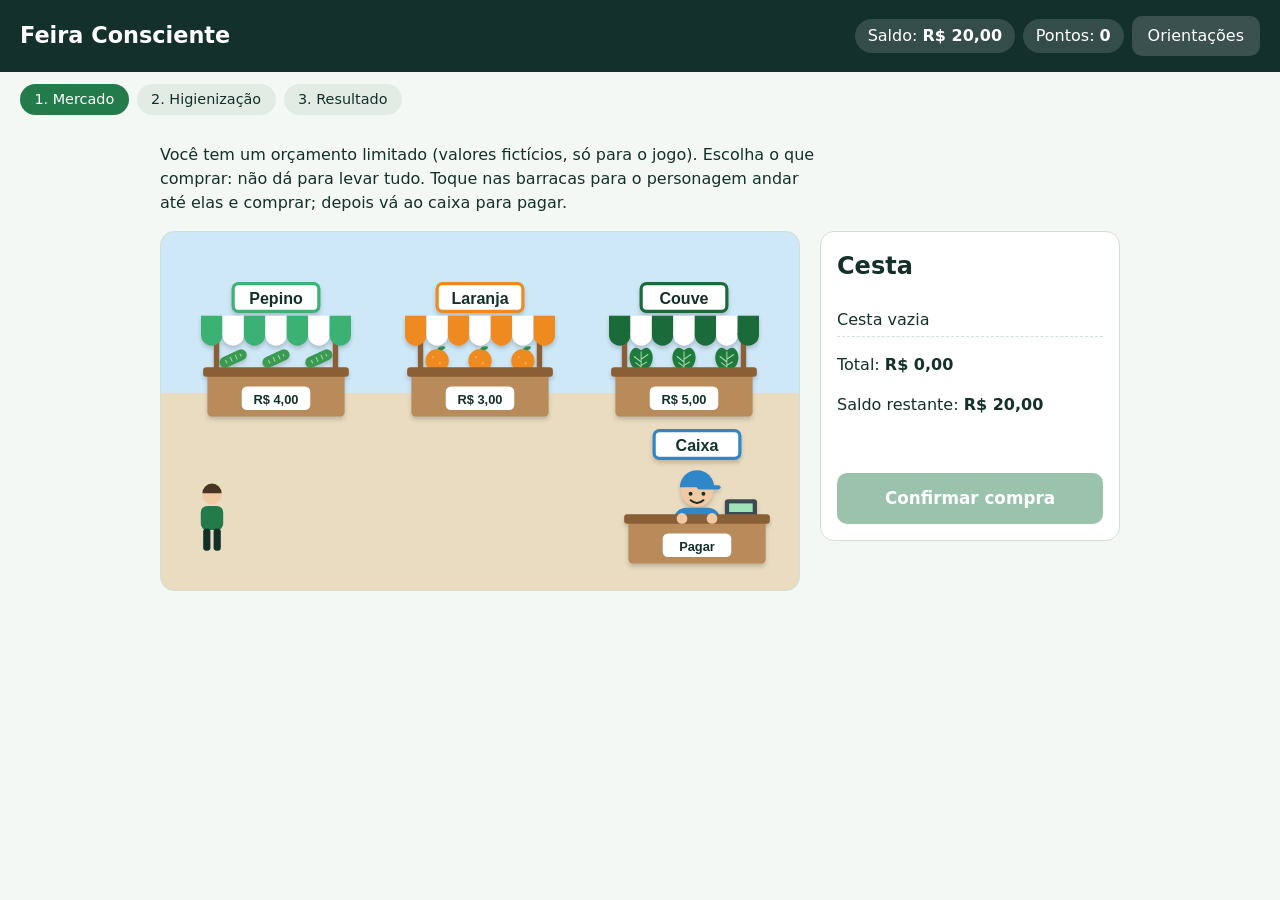
==== index.html @ 25677e8c "Add files via upload" ====
<!DOCTYPE html>
<html lang="pt-BR">
<head>
<meta charset="UTF-8">
<meta name="viewport" content="width=device-width, initial-scale=1">
<title>Feira Consciente — jogo sobre higienização de alimentos</title>
<link rel="stylesheet" href="style.css">
</head>
<body>
<header class="top">
  <h1>Feira Consciente</h1>
  <div class="stats">
    <span class="chip">Saldo: <b id="hdrSaldo">R$ 0,00</b></span>
    <span class="chip">Pontos: <b id="hdrPontos">0</b></span>
    <button class="ghost" id="btnRefs">Orientações</button>
  </div>
</header>

<nav class="steps" aria-label="Progresso">
  <span id="nav1" class="on">1. Mercado</span>
  <span id="nav2">2. Higienização</span>
  <span id="nav3">3. Resultado</span>
</nav>

<main>
  <!-- SESSÃO 1 -->
  <section id="s1">
    <p class="lead">Você tem um orçamento limitado (valores fictícios, só para o jogo). Escolha o que comprar: não dá para levar tudo. Toque nas barracas para o personagem andar até elas e comprar; depois vá ao caixa para pagar.</p>
    <div class="market">
      <div id="palco1" class="palco"></div>
      <aside class="cart">
        <h2>Cesta</h2>
        <ul id="cartList"></ul>
        <p>Total: <b id="cartTotal">R$ 0,00</b></p>
        <p>Saldo restante: <b id="cartSaldo">R$ 0,00</b></p>
        <p id="msg1" class="msg" role="status"></p>
        <button class="big" id="btnConfirm">Confirmar compra</button>
      </aside>
    </div>
  </section>

  <!-- SESSÃO 2 -->
  <section id="s2" hidden>
    <p class="lead">Escolha um alimento e execute as etapas na ordem que considerar correta. Erros não tiram pontos: a explicação ajuda a acertar.</p>
    <div id="palco2" class="palco"></div>
    <p id="dica2" class="msg info" role="status"></p>
    <div id="washPanel" hidden>
    <div id="tabs" class="tabs"></div>
    <div class="wash">
      <div class="stage">
        <div id="visual" class="visual"></div>
        <div id="progress" class="progress"><i></i></div>
        <p id="progressTxt" class="small"></p>
      </div>
      <div>
        <h2 id="foodTitle"></h2>
        <p id="foodHint" class="small"></p>
        <div id="actions" class="actions"></div>
        <p id="feedback" class="msg" role="status"></p>
        <p class="note">Lembrete: lavar ajuda na higiene e pode reduzir parte dos resíduos superficiais, mas não garante a remoção de agrotóxicos, principalmente resíduos presentes no interior do alimento.</p>
      </div>
    </div>
    </div>
    <button class="big" id="btnFinish" disabled>Ver resultado</button>
  </section>

  <!-- SESSÃO 3 -->
  <section id="s3" hidden>
    <div class="win">
      <h2>Missão concluída!</h2>
      <p>Parabéns! Você concluiu sua missão de compra e higienização consciente. Aprendeu a identificar práticas adequadas de limpeza dos alimentos e a compreender que a lavagem ajuda na higiene, mas não garante a eliminação de todos os resíduos de agrotóxicos.</p>
      <div id="nota" class="nota"></div>
      <div class="row">
        <button class="big" id="btnRestart">Jogar novamente</button>
        <button class="ghost" id="btnPrint">Imprimir nota</button>
        <button class="ghost" id="btnRefs2">Consultar orientações</button>
      </div>
    </div>
  </section>
</main>

<div id="transicao" class="transicao" hidden><p>Indo para casa com as compras…</p></div>

<dialog id="refs">
  <h2>Orientações e referências</h2>
  <div id="refsBody"></div>
  <button class="big" id="btnCloseRefs">Fechar</button>
</dialog>

<script src="script.js"></script>
</body>
</html>
---- style.css ----
:root{--ink:#14302b;--leaf:#237a4b;--leaf2:#d9efe0;--citrus:#ee8a1f;--water:#2f86c8;--bg:#f3f8f4;--card:#fff;--bad:#b4402f;--line:#cfe0d4}
*{box-sizing:border-box}
body{margin:0;font-family:"Segoe UI",Roboto,system-ui,sans-serif;background:var(--bg);color:var(--ink);line-height:1.5}
.top{display:flex;flex-wrap:wrap;gap:.75rem;justify-content:space-between;align-items:center;padding:1rem 1.25rem;background:var(--ink);color:#fff}
.top h1{margin:0;font-size:1.4rem}
.stats{display:flex;gap:.5rem;align-items:center;flex-wrap:wrap}
.chip{background:rgba(255,255,255,.14);padding:.3rem .8rem;border-radius:99px}
.steps{display:flex;gap:.5rem;padding:.75rem 1.25rem;overflow-x:auto}
.steps span{padding:.3rem .9rem;border-radius:99px;background:#e2ece5;white-space:nowrap;font-size:.9rem}
.steps .on{background:var(--leaf);color:#fff}
main{max-width:1000px;margin:0 auto;padding:0 1.25rem 3rem}
[hidden]{display:none!important}
.lead{max-width:65ch}
.market,.wash{display:grid;grid-template-columns:1fr 300px;gap:1.25rem;align-items:start}
.wash{grid-template-columns:260px 1fr}
.cards{display:grid;grid-template-columns:repeat(auto-fit,minmax(180px,1fr));gap:1rem}
.card,.cart,.stage,.win,.tab{background:var(--card);border:1px solid var(--line);border-radius:14px}
.card{padding:1rem;text-align:center}
.card svg{width:96px;height:96px}
.card h3{margin:.25rem 0}
.price{font-weight:700;color:var(--leaf)}
.cart{padding:1rem}
.cart h2,.wash h2{margin-top:0}
.cart ul{list-style:none;padding:0;margin:0 0 .5rem}
.cart li{display:flex;justify-content:space-between;align-items:center;padding:.25rem 0;border-bottom:1px dashed var(--line)}
.cart li button{padding:.1rem .6rem;margin-left:.5rem}
button{font:inherit;cursor:pointer;border:0;border-radius:10px;padding:.5rem 1rem;background:var(--leaf2);color:var(--ink);transition:transform .12s,background .12s}
button:hover:not(:disabled){transform:translateY(-1px);background:#c6e6d1}
button:focus-visible{outline:3px solid var(--water);outline-offset:2px}
button:disabled{opacity:.45;cursor:not-allowed}
.big{background:var(--leaf);color:#fff;font-weight:700;padding:.8rem 1.4rem;font-size:1.05rem;width:100%}
.big:hover:not(:disabled){background:#1c6339}
.ghost{background:rgba(255,255,255,.16);color:#fff}
.win .ghost{background:var(--leaf2);color:var(--ink)}
.msg{min-height:1.5em;font-weight:600}
.msg.ok{color:var(--leaf)}.msg.err{color:var(--bad)}.msg.info{color:var(--water)}
.tabs{display:flex;gap:.5rem;flex-wrap:wrap;margin-bottom:1rem}
.tab{padding:.5rem 1rem;border-radius:10px}
.tab.sel{outline:3px solid var(--leaf)}
.tab.done{background:var(--leaf2)}
.stage{padding:1rem;text-align:center}
.visual{position:relative;width:160px;height:160px;margin:0 auto;border-radius:50%;background:#e7f1fa;overflow:hidden;display:grid;place-items:center}
.visual svg{width:120px;height:120px;transition:transform .4s}
.visual .dirt{position:absolute;inset:0;background:radial-gradient(circle at 30% 35%,#7a5a36 0 7px,transparent 8px),radial-gradient(circle at 65% 60%,#7a5a36 0 9px,transparent 10px),radial-gradient(circle at 50% 25%,#7a5a36 0 5px,transparent 6px),radial-gradient(circle at 35% 70%,#7a5a36 0 6px,transparent 7px);opacity:var(--dirt,1);transition:opacity .6s;pointer-events:none}
.visual.splash svg{animation:wiggle .6s}
.visual.splash{box-shadow:inset 0 0 0 6px #7fc1ee}
@keyframes wiggle{25%{transform:rotate(-8deg) scale(1.05)}75%{transform:rotate(8deg) scale(1.05)}}
.progress{height:10px;background:#e2ece5;border-radius:99px;margin-top:1rem;overflow:hidden}
.progress i{display:block;height:100%;width:0;background:var(--leaf);transition:width .4s}
.small{font-size:.9rem}
.actions{display:grid;grid-template-columns:repeat(auto-fit,minmax(210px,1fr));gap:.5rem}
.actions button{text-align:left;background:#fff;border:1px solid var(--line)}
.actions button.used{background:var(--leaf2);border-color:var(--leaf)}
.note{background:#fff7e6;border-left:4px solid var(--citrus);padding:.6rem .8rem;border-radius:6px;font-size:.9rem}
.win{padding:1.5rem}
.summary{display:grid;gap:.5rem;margin:1rem 0}
.summary div{display:flex;justify-content:space-between;gap:1rem;padding:.5rem .75rem;background:var(--bg);border-radius:8px;flex-wrap:wrap}
.row{display:flex;gap:.75rem;flex-wrap:wrap}.row button{flex:1}
dialog{max-width:640px;width:92%;border:0;border-radius:14px;padding:1.25rem}
dialog::backdrop{background:rgba(20,48,43,.6)}
dialog h3{margin-bottom:.25rem}
@media(max-width:760px){.market,.wash{grid-template-columns:1fr}}
@media(prefers-reduced-motion:reduce){*{animation:none!important;transition:none!important}}

/* ===== CENAS, PERSONAGEM E NOTA ===== */
.palco{position:relative;height:360px;border-radius:14px;overflow:hidden;margin-bottom:1rem;border:1px solid var(--line)}
.palco.mercado{background:linear-gradient(#cfe8f7 0 45%,#e9dcc0 45%)}
.palco.casa{background:linear-gradient(#f6ead2 0 50%,#c9a77a 50%)}
.spot{position:absolute;transform:translate(-50%,-50%);transition:box-shadow .12s;display:flex;flex-direction:column;align-items:center;gap:.15rem;background:rgba(255,255,255,.92);border:2px solid var(--leaf);padding:.4rem .6rem;font-size:.85rem;line-height:1.2;z-index:2}
.spot:not(.ilus)>svg{width:56px;height:56px}
.spot[data-spot=caixa],.spot[data-spot=mesa]{border-color:var(--citrus)}
.spot[data-spot=pia]{border-color:var(--water);background:#d6ebf8}
.heroi{position:absolute;width:48px;transform:translate(-50%,-100%);transition:left .7s ease,top .7s ease;z-index:3;pointer-events:none}
.heroi svg{display:block;width:100%}
.heroi .bolsa{display:none}.heroi.comsacola .bolsa{display:block}
.heroi .corpo{display:block;transform-origin:50% 100%}
.heroi.esq .corpo{transform:scaleX(-1)}
.heroi.andando svg{animation:bob .25s infinite alternate}
.heroi .pe{transform-box:fill-box;transform-origin:50% 0}
.heroi.andando .pe1{animation:perna .25s infinite alternate}
.heroi.andando .pe2{animation:perna .25s infinite alternate-reverse}
.heroi.chegou svg{animation:pulo .35s}
@keyframes perna{from{transform:rotate(-22deg)}to{transform:rotate(22deg)}}
@keyframes pulo{40%{transform:translateY(-8px) scale(1.06)}}
.spot:hover:not(:disabled),.spot:active{transform:translate(-50%,-50%);background:#fff;box-shadow:0 0 0 3px var(--leaf2)}
@keyframes bob{to{transform:translateY(-5px)}}
.transicao{position:fixed;inset:0;background:var(--ink);color:#fff;display:grid;place-items:center;z-index:50;font-size:1.3rem;text-align:center;padding:1rem}
.nota{background:#fffef8;border:1px solid #ddd;box-shadow:0 2px 8px rgba(0,0,0,.12);max-width:380px;margin:1rem auto;padding:1rem 1.25rem;font-family:"Courier New",monospace;font-size:.9rem}
.nota h3{text-align:center;margin:.2rem 0}
.nota hr{border:0;border-top:2px dashed #999;margin:.6rem 0}
.nota .c{text-align:center;margin:.3rem 0}
.nota .l{display:flex;justify-content:space-between;gap:.5rem}
@media print{body *{visibility:hidden}.nota,.nota *{visibility:visible}.nota{position:absolute;left:0;top:0;box-shadow:none;border:0}}

/* Objetos ilustrados (barracas, caixa, pia, mesa) */
.spot.ilus{background:transparent;border:0;padding:0;box-shadow:none}
.spot.ilus>svg{display:block;width:min(150px,28vw);height:auto;filter:drop-shadow(0 3px 2px rgba(0,0,0,.18))}
.spot.ilus:hover:not(:disabled),.spot.ilus:active{background:transparent;box-shadow:none}
.spot.ilus:hover>svg{filter:brightness(1.08) drop-shadow(0 0 6px #fff)}
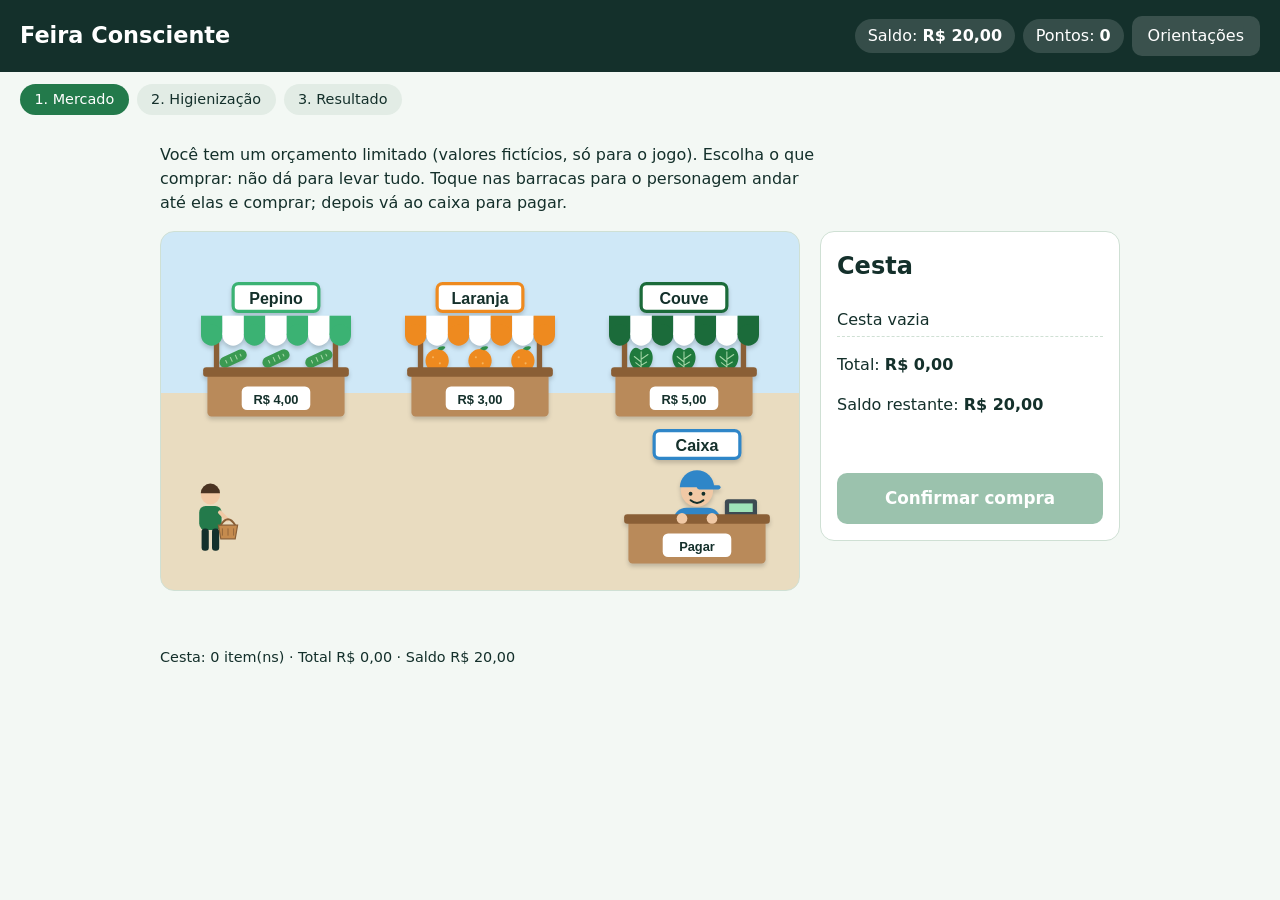
==== commit 20f496f6: "Add files via upload" ====
--- a/index.html
+++ b/index.html
@@ -27,7 +27,7 @@
   <section id="s1">
     <p class="lead">Você tem um orçamento limitado (valores fictícios, só para o jogo). Escolha o que comprar: não dá para levar tudo. Toque nas barracas para o personagem andar até elas e comprar; depois vá ao caixa para pagar.</p>
     <div class="market">
-      <div id="palco1" class="palco"></div>
+      <div><div id="palco1" class="palco"></div><p id="dica1" class="msg info" role="status"></p><p id="resumo1" class="small"></p></div>
       <aside class="cart">
         <h2>Cesta</h2>
         <ul id="cartList"></ul>
--- a/style.css
+++ b/style.css
@@ -70,7 +70,7 @@
 .spot:not(.ilus)>svg{width:56px;height:56px}
 .spot[data-spot=caixa],.spot[data-spot=mesa]{border-color:var(--citrus)}
 .spot[data-spot=pia]{border-color:var(--water);background:#d6ebf8}
-.heroi{position:absolute;width:48px;transform:translate(-50%,-100%);transition:left .7s ease,top .7s ease;z-index:3;pointer-events:none}
+.heroi{position:absolute;width:64px;transform:translate(-50%,-100%);transition:left .7s ease,top .7s ease;z-index:3;pointer-events:none}
 .heroi svg{display:block;width:100%}
 .heroi .bolsa{display:none}.heroi.comsacola .bolsa{display:block}
 .heroi .corpo{display:block;transform-origin:50% 100%}
@@ -97,3 +97,12 @@
 .spot.ilus>svg{display:block;width:min(150px,28vw);height:auto;filter:drop-shadow(0 3px 2px rgba(0,0,0,.18))}
 .spot.ilus:hover:not(:disabled),.spot.ilus:active{background:transparent;box-shadow:none}
 .spot.ilus:hover>svg{filter:brightness(1.08) drop-shadow(0 0 6px #fff)}
+
+/* Cabeçalho fixo: saldo e pontos sempre visíveis; rolagem não esconde conteúdo sob ele */
+.top{position:sticky;top:0;z-index:20}
+#palco2,#washPanel{scroll-margin-top:110px}
+@media(max-width:760px){.top{padding:.6rem 1rem}.top h1{font-size:1.15rem}}
+
+.heroi .selo{transform-box:fill-box;transform-origin:center}
+.heroi .selo.pop{animation:selo .35s}
+@keyframes selo{40%{transform:scale(1.6)}}
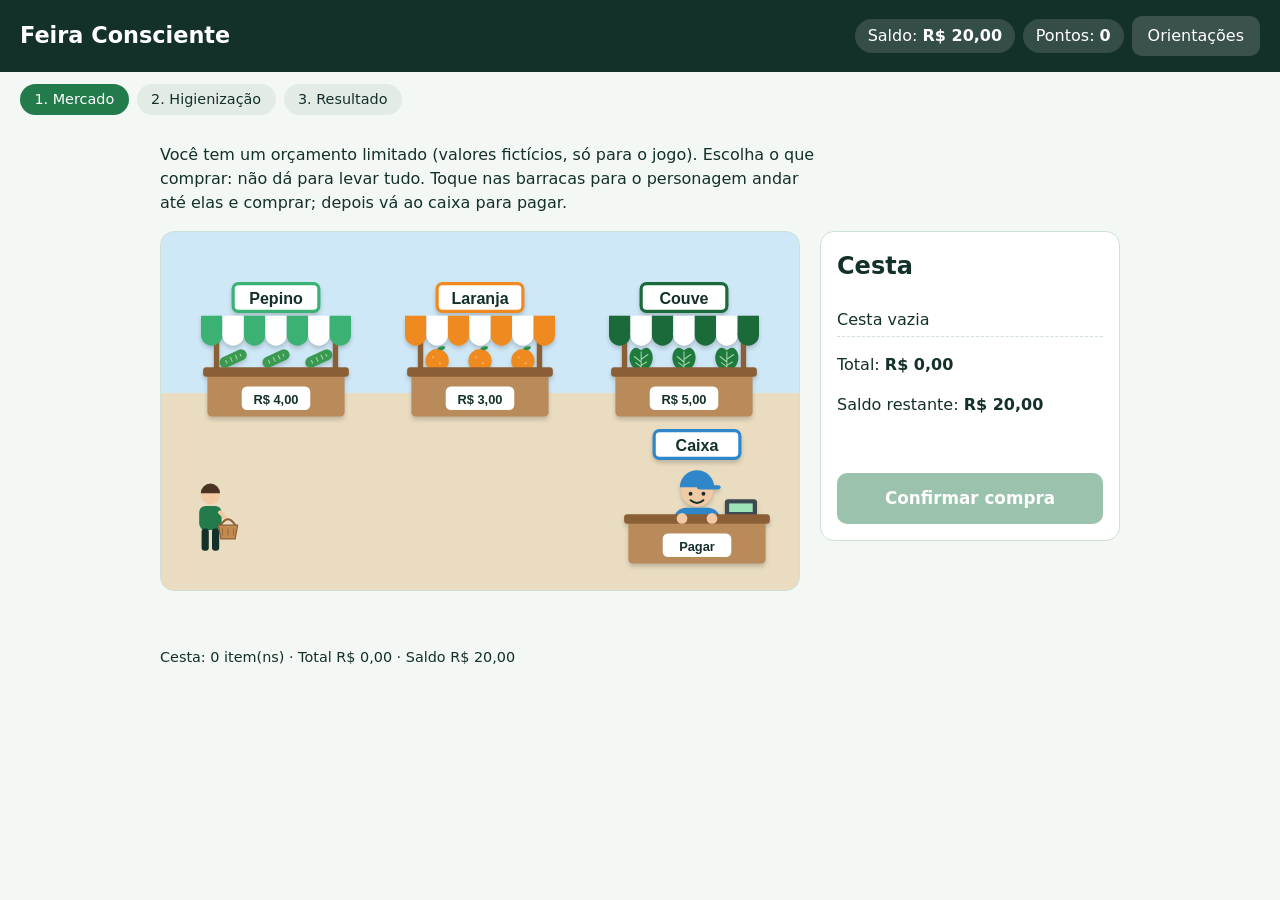
==== commit 5a840957: "Add files via upload" ====
--- a/index.html
+++ b/index.html
@@ -61,6 +61,7 @@
       </div>
     </div>
     </div>
+    <button class="big alt" id="btnProximo" disabled>Próximo alimento</button>
     <button class="big" id="btnFinish" disabled>Ver resultado</button>
   </section>
 
--- a/style.css
+++ b/style.css
@@ -106,3 +106,7 @@
 .heroi .selo{transform-box:fill-box;transform-origin:center}
 .heroi .selo.pop{animation:selo .35s}
 @keyframes selo{40%{transform:scale(1.6)}}
+
+#btnProximo{margin-bottom:.6rem}
+.big.alt{background:var(--citrus)}
+.big.alt:hover:not(:disabled){background:#d4770f}
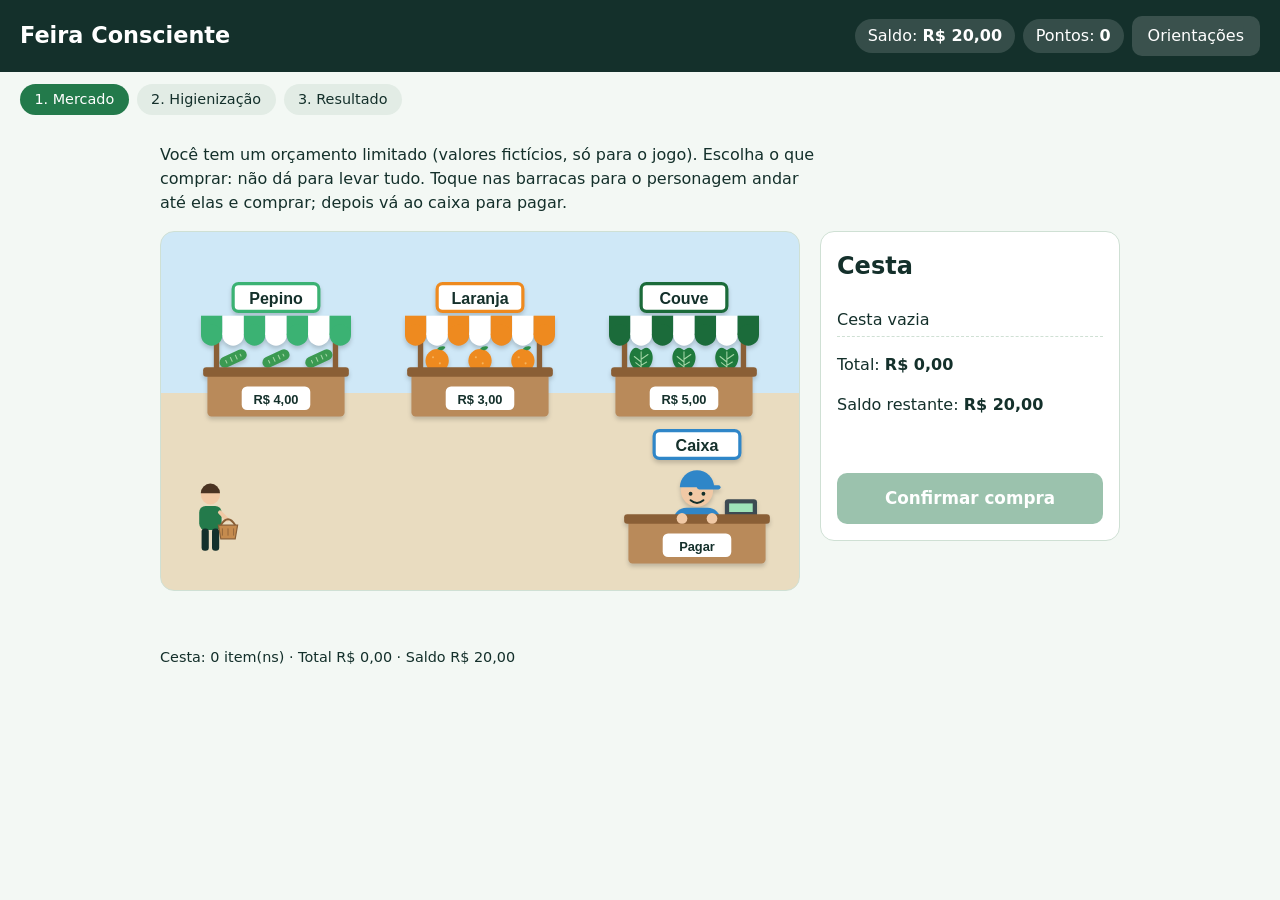
==== commit 88912bed: "Add files via upload" ====
--- a/index.html
+++ b/index.html
@@ -55,6 +55,7 @@
       <div>
         <h2 id="foodTitle"></h2>
         <p id="foodHint" class="small"></p>
+        <div id="seq" class="seq"></div>
         <div id="actions" class="actions"></div>
         <p id="feedback" class="msg" role="status"></p>
         <p class="note">Lembrete: lavar ajuda na higiene e pode reduzir parte dos resíduos superficiais, mas não garante a remoção de agrotóxicos, principalmente resíduos presentes no interior do alimento.</p>
--- a/style.css
+++ b/style.css
@@ -110,3 +110,14 @@
 #btnProximo{margin-bottom:.6rem}
 .big.alt{background:var(--citrus)}
 .big.alt:hover:not(:disabled){background:#d4770f}
+
+/* Sequência: indicador de etapas e botões errados */
+.seq{background:#eef6fb;border-left:4px solid var(--water);border-radius:6px;padding:.5rem .8rem;margin-bottom:.75rem}
+.seq p{margin:0 0 .4rem}
+.chips{display:flex;gap:.4rem}
+.chip2{width:30px;height:30px;border-radius:50%;display:grid;place-items:center;font-weight:700;background:#fff;border:2px solid var(--line)}
+.chip2.ok{background:var(--leaf);border-color:var(--leaf);color:#fff}
+.chip2.now{border-color:var(--water);color:var(--water)}
+.actions button.errou{background:#fdecea;border-color:var(--bad);color:var(--bad)}
+.actions button.errou::before{content:"✖ "}
+.actions button.dica{outline:3px dashed var(--citrus);outline-offset:2px}
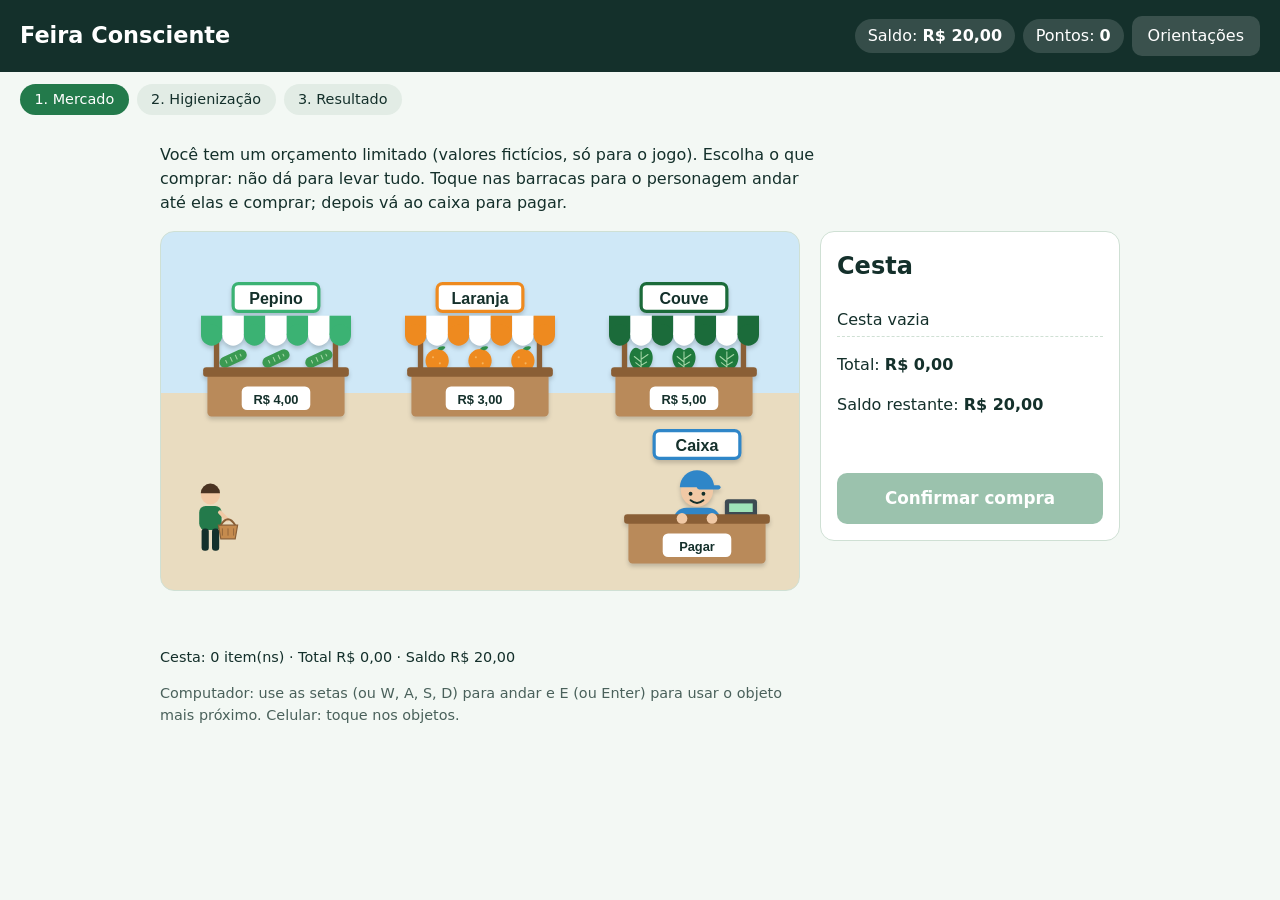
==== commit 10d6b90f: "Add files via upload" ====
--- a/index.html
+++ b/index.html
@@ -27,7 +27,7 @@
   <section id="s1">
     <p class="lead">Você tem um orçamento limitado (valores fictícios, só para o jogo). Escolha o que comprar: não dá para levar tudo. Toque nas barracas para o personagem andar até elas e comprar; depois vá ao caixa para pagar.</p>
     <div class="market">
-      <div><div id="palco1" class="palco"></div><p id="dica1" class="msg info" role="status"></p><p id="resumo1" class="small"></p></div>
+      <div><div id="palco1" class="palco"></div><p id="dica1" class="msg info" role="status"></p><p id="resumo1" class="small"></p><p class="small teclas">Computador: use as setas (ou W, A, S, D) para andar e E (ou Enter) para usar o objeto mais próximo. Celular: toque nos objetos.</p></div>
       <aside class="cart">
         <h2>Cesta</h2>
         <ul id="cartList"></ul>
@@ -41,9 +41,10 @@
 
   <!-- SESSÃO 2 -->
   <section id="s2" hidden>
-    <p class="lead">Escolha um alimento e execute as etapas na ordem que considerar correta. Erros não tiram pontos: a explicação ajuda a acertar.</p>
+    <p class="lead">Escolha um alimento e responda ao minigame de higienização. Erros não tiram pontos: tente outra opção até acertar.</p>
     <div id="palco2" class="palco"></div>
     <p id="dica2" class="msg info" role="status"></p>
+    <p class="small teclas">Computador: use as setas (ou W, A, S, D) para andar e E (ou Enter) para usar o objeto mais próximo. Celular: toque nos objetos.</p>
     <div id="washPanel" hidden>
     <div id="tabs" class="tabs"></div>
     <div class="wash">
@@ -55,8 +56,7 @@
       <div>
         <h2 id="foodTitle"></h2>
         <p id="foodHint" class="small"></p>
-        <div id="seq" class="seq"></div>
-        <div id="actions" class="actions"></div>
+        <div id="quiz" class="quiz"></div>
         <p id="feedback" class="msg" role="status"></p>
         <p class="note">Lembrete: lavar ajuda na higiene e pode reduzir parte dos resíduos superficiais, mas não garante a remoção de agrotóxicos, principalmente resíduos presentes no interior do alimento.</p>
       </div>
--- a/style.css
+++ b/style.css
@@ -121,3 +121,20 @@
 .actions button.errou{background:#fdecea;border-color:var(--bad);color:var(--bad)}
 .actions button.errou::before{content:"✖ "}
 .actions button.dica{outline:3px dashed var(--citrus);outline-offset:2px}
+
+/* Minigame de perguntas */
+.quiz h3{margin:.3rem 0 .6rem}
+.opcoes{display:grid;gap:.5rem;margin-bottom:.75rem}
+.opcoes button{text-align:left;background:#fff;border:1px solid var(--line)}
+.opcoes button.errou{background:#fdecea;border-color:var(--bad);color:var(--bad)}
+.opcoes button.errou::before{content:"✖ "}
+.opcoes button.certa{background:var(--leaf2);border-color:var(--leaf);opacity:1}
+
+/* Teclado e animações do personagem */
+.heroi.livre{transition:none}
+.heroi:not(.andando):not(.chegou) svg{animation:respira 2.4s ease-in-out infinite}
+@keyframes respira{50%{transform:translateY(-2px)}}
+.spot.perto>svg{filter:brightness(1.08) drop-shadow(0 0 8px var(--citrus))}
+.prompt{position:absolute;left:50%;bottom:8px;transform:translateX(-50%);z-index:5;background:var(--ink);color:#fff;font-size:.85rem;padding:.4rem .9rem;border-radius:99px;max-width:94%}
+.prompt:hover:not(:disabled){transform:translateX(-50%);background:var(--ink)}
+.teclas{color:#4a615b;margin:.25rem 0}
